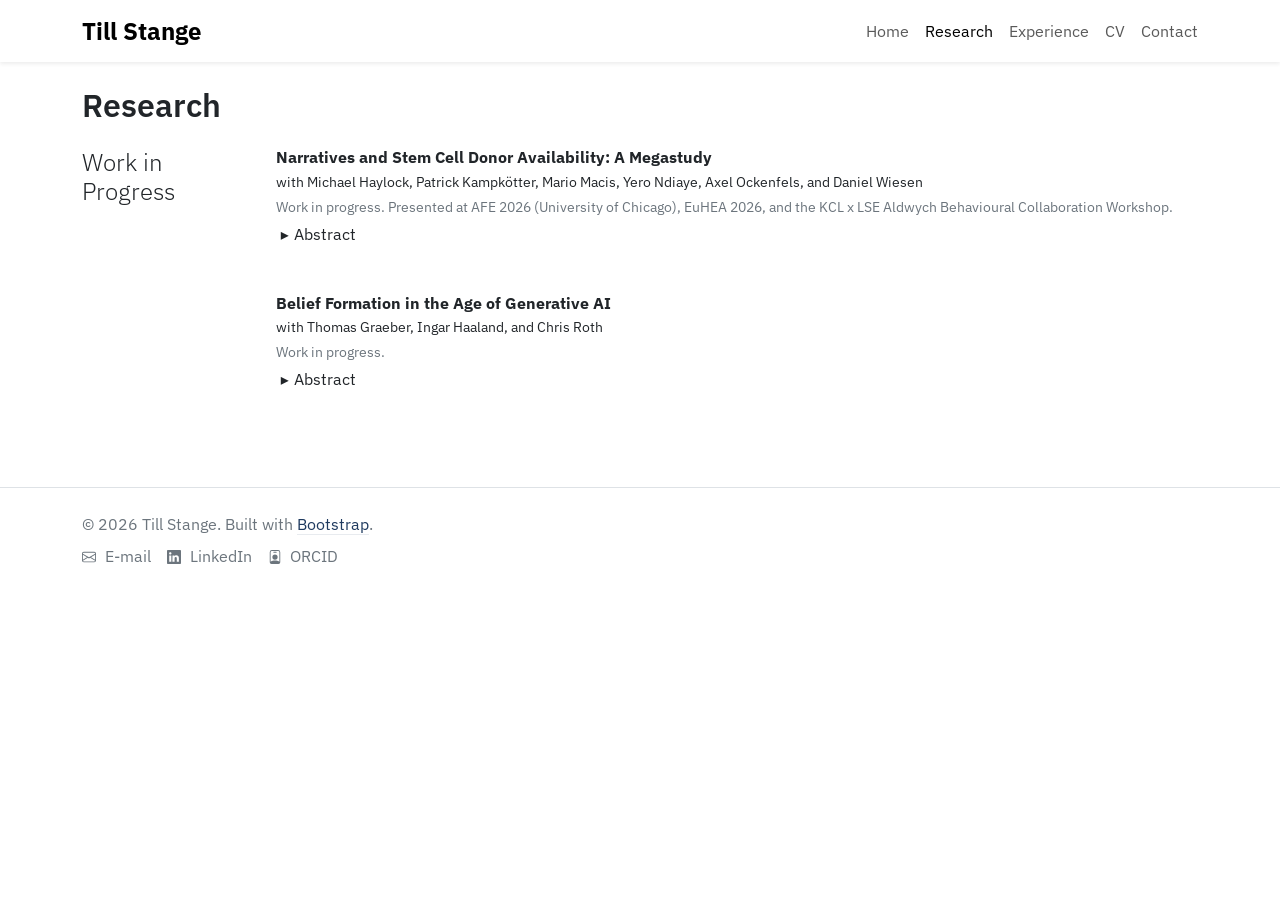
==== research.html @ 8b986323 "Initial release" ====
<!doctype html>
<html lang="en" data-bs-theme="light">
<head>
  <meta charset="utf-8">
  <meta name="viewport" content="width=device-width, initial-scale=1">
  <title>Research | Till Stange</title>
  <meta name="description" content="Research of Till Stange, PhD student in Economics at the University of Cologne: working papers and work in progress.">
  <meta name="author" content="Till Stange">
  <link rel="icon" href="data:,">
  <link rel="stylesheet" href="https://cdn.jsdelivr.net/npm/bootstrap@5.3.8/dist/css/bootstrap.min.css" integrity="sha384-sRIl4kxILFvY47J16cr9ZwB07vP4J8+LH7qKQnuqkuIAvNWLzeN8tE5YBujZqJLB" crossorigin="anonymous">
  <link rel="stylesheet" href="assets/css/style.css">
</head>
<body>
<nav class="backdrop-blur bg-opacity-90 bg-body mb-4 navbar navbar-expand-lg shadow-sm">
  <div class="container">
    <a class="navbar-brand fs-4" href="index.html">Till Stange</a>
    <button class="navbar-toggler" type="button" data-bs-toggle="collapse" data-bs-target="#navbarNav" aria-controls="navbarNav" aria-expanded="false" aria-label="Toggle navigation">
      <span class="navbar-toggler-icon"></span>
    </button>
    <div class="collapse navbar-collapse" id="navbarNav">
      <ul class="navbar-nav ms-auto">
        <li class="nav-item"><a class="nav-link" href="index.html">Home</a></li>
        <li class="nav-item"><a class="nav-link active" aria-current="page" href="research.html">Research</a></li>
        <li class="nav-item"><a class="nav-link" href="experience.html">Experience</a></li>
        <li class="nav-item"><a class="nav-link" href="CV.pdf" target="_blank" rel="noopener">CV</a></li>
        <li class="nav-item"><a class="nav-link pe-0" href="contact.html">Contact</a></li>
      </ul>
    </div>
  </div>
</nav>

<main class="container mb-5">
  <h2 class="fw-semibold mb-4">Research</h2>

<section class="gx-5 mb-4 row">
  <h4 class="col-12 col-lg-2 col-md-3 fw-light mb-3">Work in Progress</h4>
  <div class="col-12 col-lg-10 col-md-9">
    <div class="mb-5" id="wip1">
      <h6 class="mb-1"><b>Narratives and Stem Cell Donor Availability: A Megastudy</b></h6>
      <p class="mb-1 small">with Michael Haylock, Patrick Kampkötter, Mario Macis, Yero Ndiaye, Axel Ockenfels, and Daniel Wiesen</p>
      <p class="mb-1 small text-secondary">Work in progress. Presented at AFE 2026 (University of Chicago), EuHEA 2026, and the KCL x LSE Aldwych Behavioural Collaboration Workshop.</p>
      <button class="abstract-toggle" type="button" data-bs-toggle="collapse" data-bs-target="#abs-wip1" aria-expanded="false" aria-controls="abs-wip1">Abstract</button>
      <div class="collapse" id="abs-wip1">
        <p class="mt-2">We study how narratives shape consequential prosocial behavior in a large-scale field experiment with registered stem-cell donors (N = 59,368). In collaboration with DKMS, we test whether brief messages affect donor availability when a real patient match occurs. We find that well-intentioned appeals can backfire, underscoring the value of testing communication at scale before deployment.</p>
      </div>
    </div>
    <div class="mb-5" id="wip2">
      <h6 class="mb-1"><b>Belief Formation in the Age of Generative AI</b></h6>
      <p class="mb-1 small">with Thomas Graeber, Ingar Haaland, and Chris Roth</p>
      <p class="mb-1 small text-secondary">Work in progress.</p>
      <button class="abstract-toggle" type="button" data-bs-toggle="collapse" data-bs-target="#abs-wip2" aria-expanded="false" aria-controls="abs-wip2">Abstract</button>
      <div class="collapse" id="abs-wip2">
        <p class="mt-2">We review how generative AI is reshaping the economics of belief formation. Drawing on emerging evidence, we examine the tension between improved access to information and new sources of distortion, including AI-generated content, human–AI interaction, personalization, and persuasion.</p>
      </div>
    </div>
  </div>
</section>

</main>

<footer class="border-top py-4 mt-5">
  <div class="container">
    <p class="text-secondary mb-2">&copy; 2026 Till Stange. Built with <a class="link-subtle" target="_blank" rel="noopener" href="https://getbootstrap.com/">Bootstrap</a>.</p>
    <div class="d-flex flex-wrap gap-3">
      <a class="social-link text-decoration-none text-secondary" target="_blank" rel="noopener" href="mailto:till.stange@wiso.uni-koeln.de"><svg class="bi" xmlns="http://www.w3.org/2000/svg" width="14" height="14" fill="currentColor" viewBox="0 0 16 16" aria-hidden="true"><path d="M0 4a2 2 0 0 1 2-2h12a2 2 0 0 1 2 2v8a2 2 0 0 1-2 2H2a2 2 0 0 1-2-2zm2-1a1 1 0 0 0-1 1v.217l7 4.2 7-4.2V4a1 1 0 0 0-1-1zm13 2.383-4.708 2.825L15 11.105zm-.034 6.876-5.64-3.471L8 9.583l-1.326-.795-5.64 3.47A1 1 0 0 0 2 13h12a1 1 0 0 0 .966-.741M1 11.105l4.708-2.897L1 5.383z"/></svg> E-mail</a>
      <a class="social-link text-decoration-none text-secondary" target="_blank" rel="noopener" href="https://www.linkedin.com/in/till-stange-83a282251"><svg class="bi" xmlns="http://www.w3.org/2000/svg" width="14" height="14" fill="currentColor" viewBox="0 0 16 16" aria-hidden="true"><path d="M0 1.146C0 .513.526 0 1.175 0h13.65C15.474 0 16 .513 16 1.146v13.708c0 .633-.526 1.146-1.175 1.146H1.175C.526 16 0 15.487 0 14.854zm4.943 12.248V6.169H2.542v7.225zm-1.2-8.212c.837 0 1.358-.554 1.358-1.248-.015-.709-.52-1.248-1.342-1.248S2.4 3.226 2.4 3.934c0 .694.521 1.248 1.327 1.248zm4.908 8.212V9.359c0-.216.016-.432.08-.586.173-.431.568-.878 1.232-.878.869 0 1.216.662 1.216 1.634v3.865h2.401V9.25c0-2.22-1.184-3.252-2.764-3.252-1.274 0-1.845.7-2.165 1.193v.025h-.016l.016-.025V6.169h-2.4c.03.678 0 7.225 0 7.225z"/></svg> LinkedIn</a>
      <a class="social-link text-decoration-none text-secondary" target="_blank" rel="noopener" href="https://orcid.org/0009-0003-2693-8566"><svg class="bi" xmlns="http://www.w3.org/2000/svg" width="14" height="14" fill="currentColor" viewBox="0 0 16 16" aria-hidden="true"><path d="M6.5 2a.5.5 0 0 0 0 1h3a.5.5 0 0 0 0-1zM11 8a3 3 0 1 1-6 0 3 3 0 0 1 6 0"/><path d="M4.5 0A2.5 2.5 0 0 0 2 2.5V14a2 2 0 0 0 2 2h8a2 2 0 0 0 2-2V2.5A2.5 2.5 0 0 0 11.5 0zM3 2.5A1.5 1.5 0 0 1 4.5 1h7A1.5 1.5 0 0 1 13 2.5v10.795a4.2 4.2 0 0 0-.776-.492C11.392 12.387 10.063 12 8 12s-3.392.387-4.224.803a4.2 4.2 0 0 0-.776.492z"/></svg> ORCID</a>
    </div>
  </div>
</footer>

<script src="https://cdn.jsdelivr.net/npm/bootstrap@5.3.8/dist/js/bootstrap.bundle.min.js" integrity="sha384-FKyoEForCGlyvwx9Hj09JcYn3nv7wiPVlz7YYwJrWVcXK/BmnVDxM+D2scQbITxI" crossorigin="anonymous"></script>
</body>
</html>
---- assets/css/style.css ----
/* ==========================================================================
   Eigene Styles – ergänzt Bootstrap 5.3 (per CDN geladen).
   Bootstrap liefert Raster, Navbar, Karten, Tabellen; hier stehen nur
   Schrift, Akzentfarbe und ein paar kleine Ergänzungen.
   ========================================================================== */

/* ---------- Schrift: IBM Plex Sans (selbst gehostet, Lizenz: SIL OFL) ---------- */
@font-face { font-family: "IBM Plex Sans"; font-style: normal; font-weight: 300; font-display: swap;
  src: url("../fonts/ibm-plex-sans-latin-300-normal.woff2") format("woff2"); }
@font-face { font-family: "IBM Plex Sans"; font-style: normal; font-weight: 400; font-display: swap;
  src: url("../fonts/ibm-plex-sans-latin-400-normal.woff2") format("woff2"); }
@font-face { font-family: "IBM Plex Sans"; font-style: italic; font-weight: 400; font-display: swap;
  src: url("../fonts/ibm-plex-sans-latin-400-italic.woff2") format("woff2"); }
@font-face { font-family: "IBM Plex Sans"; font-style: normal; font-weight: 600; font-display: swap;
  src: url("../fonts/ibm-plex-sans-latin-600-normal.woff2") format("woff2"); }
@font-face { font-family: "IBM Plex Sans"; font-style: normal; font-weight: 700; font-display: swap;
  src: url("../fonts/ibm-plex-sans-latin-700-normal.woff2") format("woff2"); }

:root {
  --bs-font-sans-serif: "IBM Plex Sans", system-ui, -apple-system, "Segoe UI", Roboto, "Helvetica Neue", Arial, sans-serif;
  --bs-body-font-family: var(--bs-font-sans-serif);

  /* ------------------------------------------------------------------
     AKZENTFARBE: hier ändern (aktuell: dunkles Blau #1f3a5f).
     Beide Zeilen müssen zusammenpassen: Hex-Wert und dieselbe Farbe als R, G, B.
     Zusätzlich unten bei ".btn-outline-primary" die Farben anpassen.
     ------------------------------------------------------------------ */
  --bs-primary: #1f3a5f;
  --bs-primary-rgb: 31, 58, 95;
  --bs-link-color: #1f3a5f;
  --bs-link-color-rgb: 31, 58, 95;
  --bs-link-hover-color: #142842;
  --bs-link-hover-color-rgb: 20, 40, 66;
}

.btn-outline-primary {
  --bs-btn-color: #1f3a5f;
  --bs-btn-border-color: #1f3a5f;
  --bs-btn-hover-bg: #1f3a5f;
  --bs-btn-hover-border-color: #1f3a5f;
  --bs-btn-active-bg: #142842;
  --bs-btn-active-border-color: #142842;
  --bs-btn-focus-shadow-rgb: 31, 58, 95;
}

html { scroll-padding-top: 5rem; }   /* Anker-Sprünge nicht unter der fixierten Navbar */

/* Schmale Bildschirme: Zeilen mit großem Gutter (gx-5) ragen sonst über den Container hinaus -> horizontales Scrollen */
@media (max-width: 575.98px) {
  .row.gx-5 { --bs-gutter-x: 1.5rem; }
}

/* ---------- Navigation ---------- */
.navbar {
  position: sticky;
  top: 0;
  z-index: 1030;
}
.navbar-brand { font-size: 1.4rem; font-weight: 700; }
.backdrop-blur { backdrop-filter: blur(2px); }
.bg-opacity-90 { --bs-bg-opacity: 0.9; }

/* ---------- Links im Fließtext ---------- */
/* dezente Unterstreichung, bei Hover kräftig */
.link-subtle,
.link-plain {
  text-underline-offset: .25em;
  text-decoration-color: rgba(var(--bs-link-color-rgb), .1);
}
.link-plain { text-decoration-color: rgba(var(--bs-link-color-rgb), 0); }
.link-subtle:hover,
.link-plain:hover { text-decoration-color: rgba(var(--bs-link-color-rgb), 1); }

/* kleine Icons (Bootstrap Icons, inline als SVG) */
.bi { vertical-align: -.125em; }

/* ---------- Home: Porträt ---------- */
.portrait { width: 75%; max-width: 292px; height: auto; }
/* Ab "md" nimmt das Foto keine Höhe ein, damit Profile/Education daneben hochrücken */
.h-md-0 { height: auto; }
@media (min-width: 768px) {
  .h-md-0 { height: 0; }
}

/* ---------- Kacheln (Home) ---------- */
.card-hover { transition: transform .3s ease, box-shadow .3s ease; }
.card-hover:hover {
  transform: translateY(-2px);
  box-shadow: 0 4px 12px rgba(0, 0, 0, .12) !important;
}

/* ---------- Abstract zum Aufklappen (Bootstrap collapse, Optik wie <details>) ---------- */
.abstract-toggle {
  padding: 0;
  border: 0;
  background: none;
  color: inherit;
  font: inherit;
  cursor: pointer;
}
.abstract-toggle::before {
  content: "\25B8";           /* ▸ */
  display: inline-block;
  width: 1.1em;
}
.abstract-toggle[aria-expanded="true"]::before { content: "\25BE"; }   /* ▾ */
.abstract-toggle:focus-visible { outline: 2px solid var(--bs-primary); outline-offset: 2px; }

/* ---------- Footer ---------- */
.social-link .bi { margin-right: .3rem; vertical-align: -.15em; }
.social-link:hover { color: var(--bs-primary) !important; }


/* ---------- Experience: Jahr links in der Liste ---------- */
.conf-year { min-width: 3em; }
.range-year { min-width: 6em; }
@media (max-width: 575.98px) { .range-year { min-width: 5.5em; } }
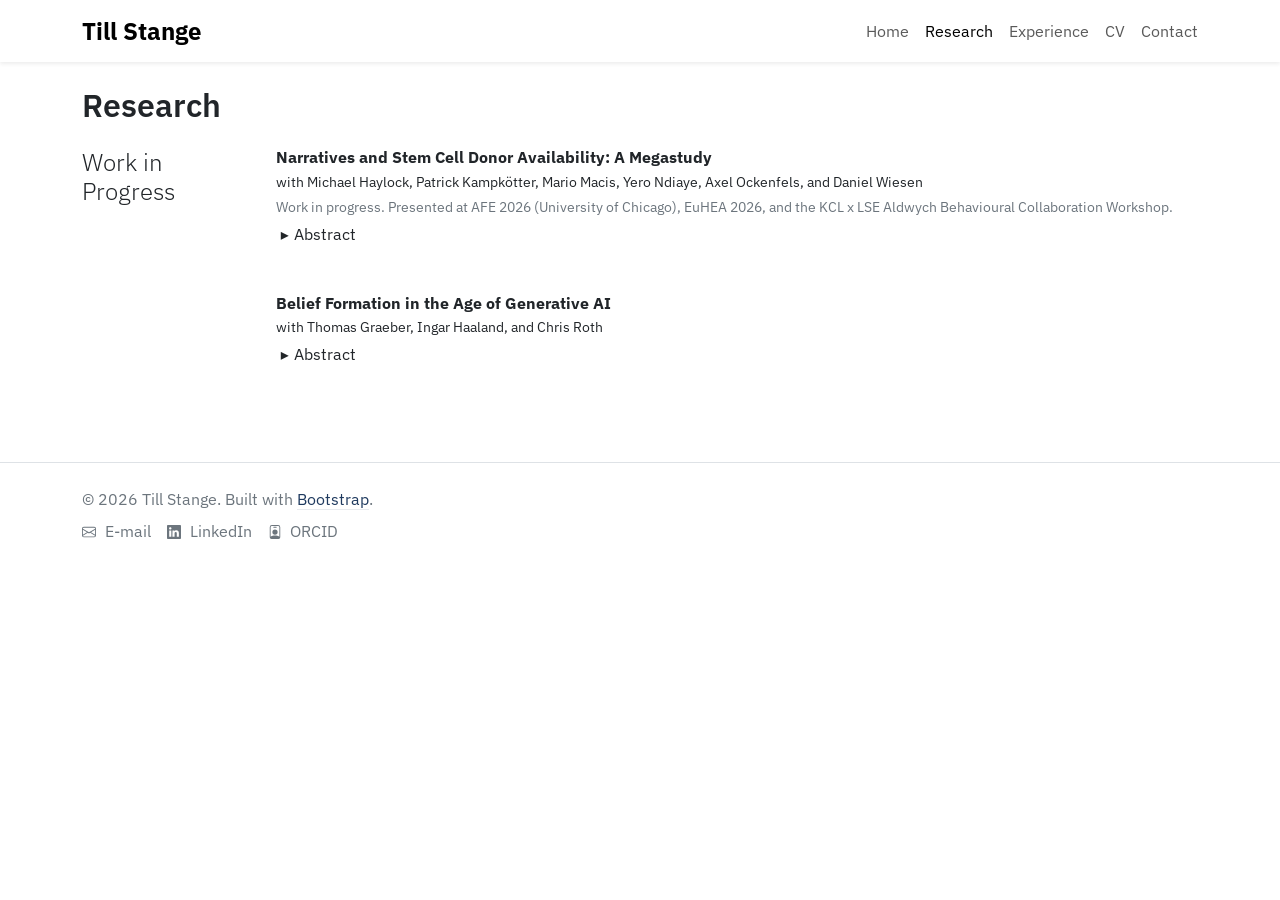
==== commit b02979bb: "Research: remove redundant status line Co-Authored-By: Claude Sonnet 5.5 <noreply@anthropic.com>" ====
--- a/research.html
+++ b/research.html
@@ -47,7 +47,6 @@
     <div class="mb-5" id="wip2">
       <h6 class="mb-1"><b>Belief Formation in the Age of Generative AI</b></h6>
       <p class="mb-1 small">with Thomas Graeber, Ingar Haaland, and Chris Roth</p>
-      <p class="mb-1 small text-secondary">Work in progress.</p>
       <button class="abstract-toggle" type="button" data-bs-toggle="collapse" data-bs-target="#abs-wip2" aria-expanded="false" aria-controls="abs-wip2">Abstract</button>
       <div class="collapse" id="abs-wip2">
         <p class="mt-2">We review how generative AI is reshaping the economics of belief formation. Drawing on emerging evidence, we examine the tension between improved access to information and new sources of distortion, including AI-generated content, human–AI interaction, personalization, and persuasion.</p>
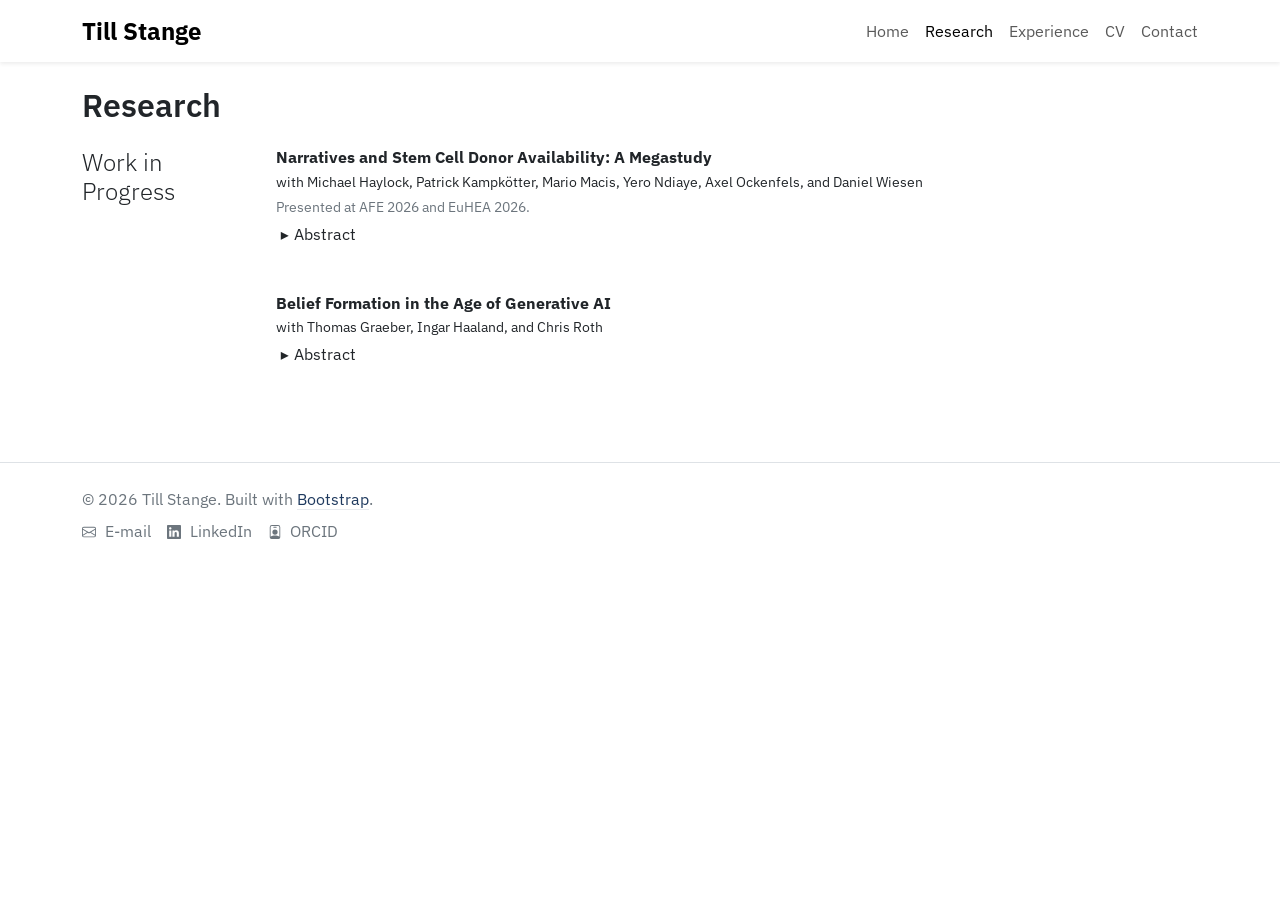
==== commit dd8cb89a: "Research: shorten presentation line Co-Authored-By: Claude Sonnet 5.5 <noreply@anthropic.com>" ====
--- a/research.html
+++ b/research.html
@@ -38,7 +38,7 @@
     <div class="mb-5" id="wip1">
       <h6 class="mb-1"><b>Narratives and Stem Cell Donor Availability: A Megastudy</b></h6>
       <p class="mb-1 small">with Michael Haylock, Patrick Kampkötter, Mario Macis, Yero Ndiaye, Axel Ockenfels, and Daniel Wiesen</p>
-      <p class="mb-1 small text-secondary">Work in progress. Presented at AFE 2026 (University of Chicago), EuHEA 2026, and the KCL x LSE Aldwych Behavioural Collaboration Workshop.</p>
+      <p class="mb-1 small text-secondary">Presented at AFE 2026 and EuHEA 2026.</p>
       <button class="abstract-toggle" type="button" data-bs-toggle="collapse" data-bs-target="#abs-wip1" aria-expanded="false" aria-controls="abs-wip1">Abstract</button>
       <div class="collapse" id="abs-wip1">
         <p class="mt-2">We study how narratives shape consequential prosocial behavior in a large-scale field experiment with registered stem-cell donors (N = 59,368). In collaboration with DKMS, we test whether brief messages affect donor availability when a real patient match occurs. We find that well-intentioned appeals can backfire, underscoring the value of testing communication at scale before deployment.</p>
